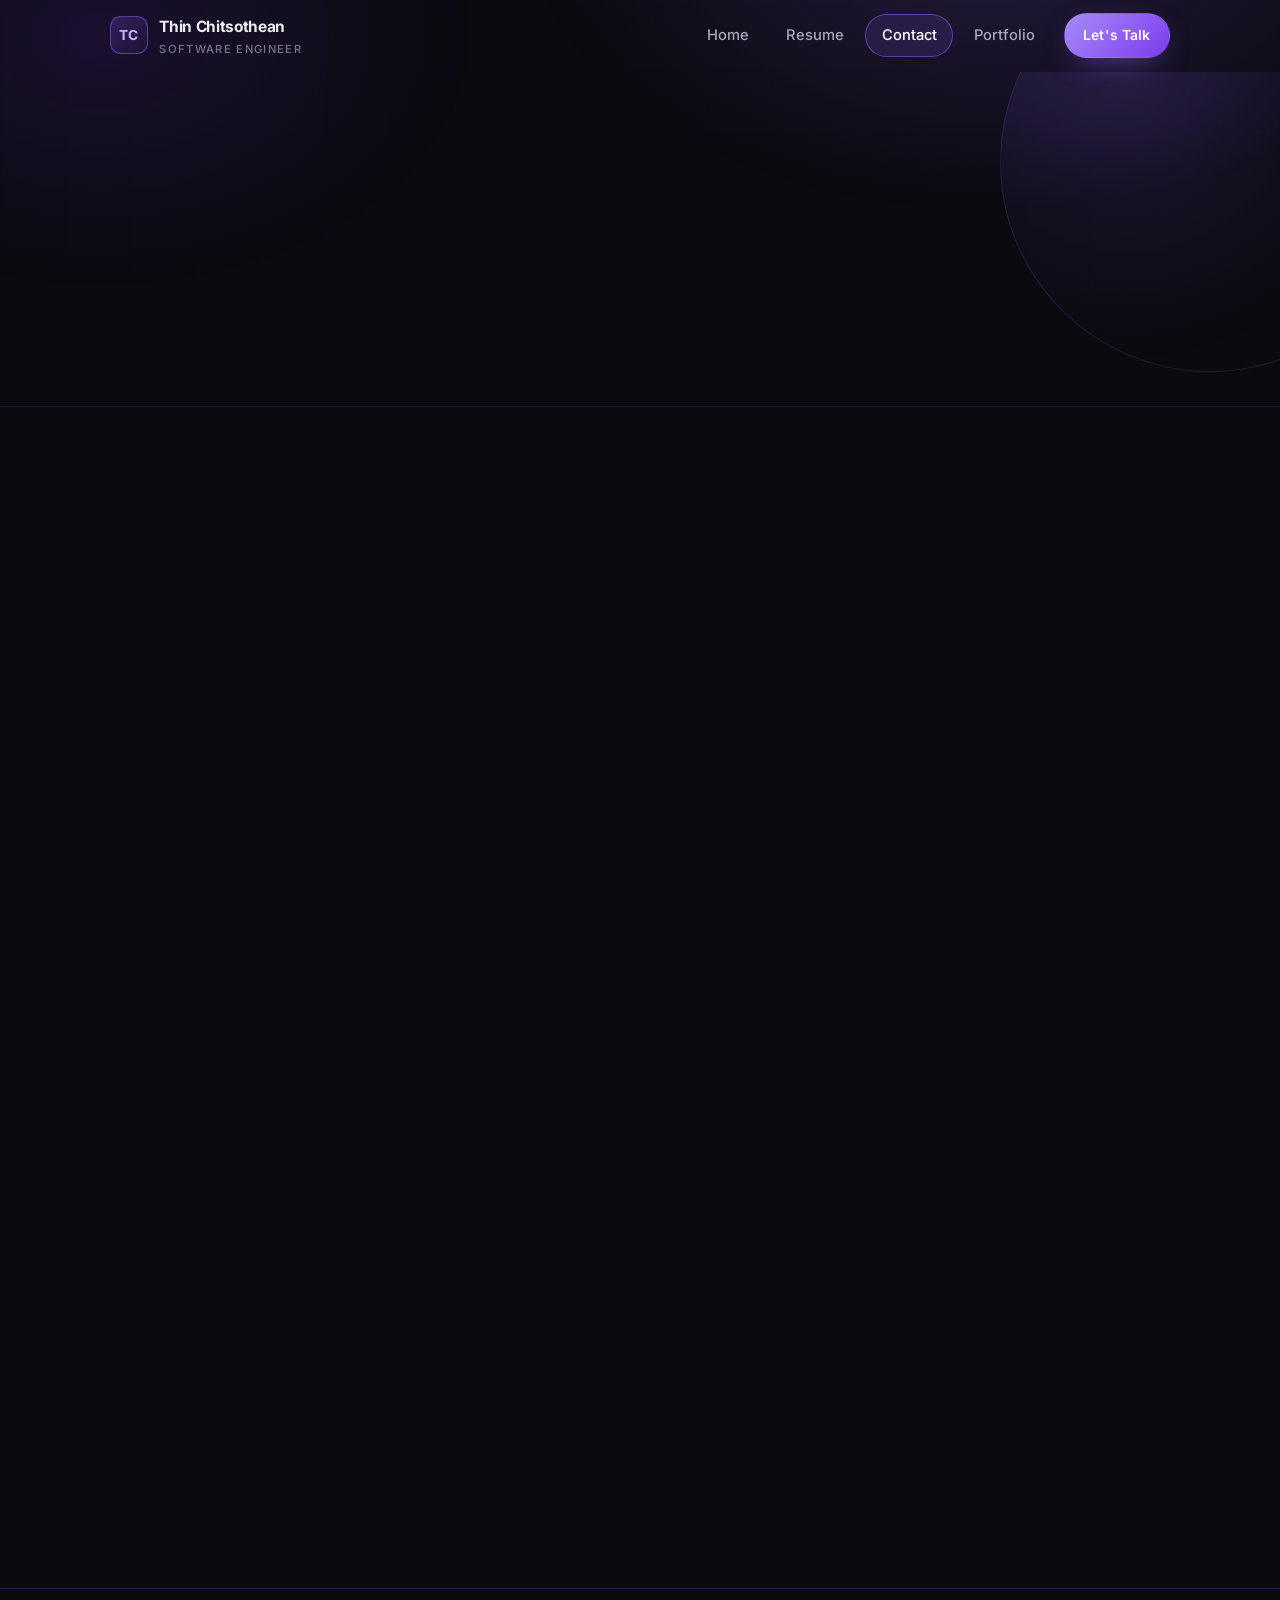
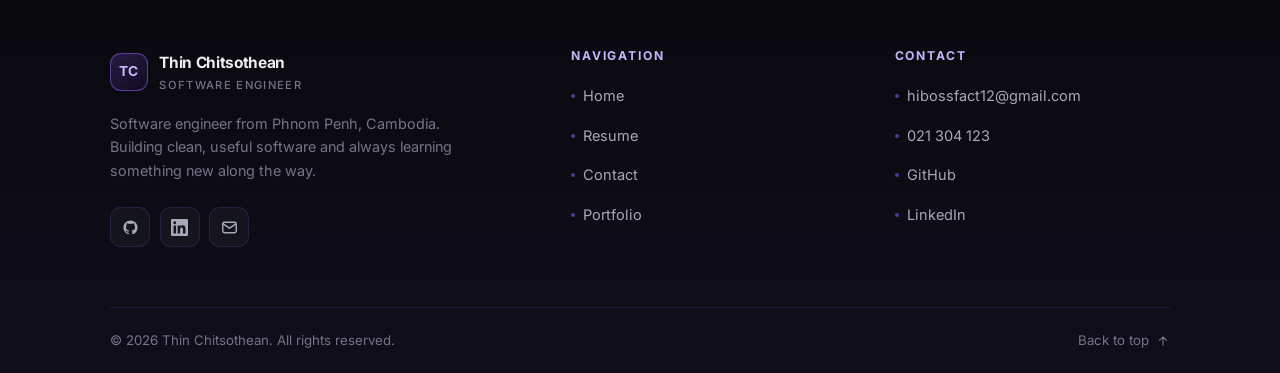
==== contact.html @ fe584618 "Personal CV/portfolio site: 4 pages, dark purple theme, Formspree contact form, GitHub Pages deploy" ====
<!DOCTYPE html>
<html lang="en">
<head>
  <meta charset="UTF-8">
  <meta name="viewport" content="width=device-width, initial-scale=1">
  <title>Contact — Thin Chitsothean | Software Engineer</title>
  <meta name="description" content="Get in touch with Thin Chitsothean, software engineer from Phnom Penh, Cambodia. Email hibossfact12@gmail.com or call 021 304 123.">
  <meta name="author" content="Thin Chitsothean">
  <meta name="theme-color" content="#0a0a0f">

  <link rel="icon" href="assets/images/favicon.svg" type="image/svg+xml">
  <link rel="preconnect" href="https://fonts.googleapis.com">
  <link rel="preconnect" href="https://fonts.gstatic.com" crossorigin>
  <link rel="stylesheet" href="https://fonts.googleapis.com/css2?family=Inter:wght@400;500;600;700;800&display=swap">
  <link rel="stylesheet" href="assets/css/styles.css">
</head>

<body>
  <a class="skip-link" href="#main">Skip to content</a>

  <div class="page">

    <!-- ================= HEADER ================= -->
    <header class="site-header" data-header>
      <div class="container">
        <nav class="nav" aria-label="Main navigation">
          <a class="brand" href="index.html">
            <span class="brand__mark" aria-hidden="true">TC</span>
            <span>
              <span class="brand__name">Thin Chitsothean</span>
              <span class="brand__role">Software Engineer</span>
            </span>
          </a>

          <button class="nav__toggle" type="button"
                  data-nav-toggle aria-expanded="false" aria-controls="nav-menu" aria-label="Open menu">
            <span></span><span></span><span></span>
          </button>

          <div class="nav__menu" id="nav-menu" data-nav-menu>
            <ul class="nav__links">
              <li><a class="nav__link" href="index.html">Home</a></li>
              <li><a class="nav__link" href="resume.html">Resume</a></li>
              <li><a class="nav__link" href="contact.html" aria-current="page">Contact</a></li>
              <li><a class="nav__link" href="portfolio.html">Portfolio</a></li>
            </ul>
            <a class="btn btn--primary btn--sm nav__cta" href="#form">Let's Talk</a>
          </div>
        </nav>
      </div>
    </header>

    <main id="main">

      <!-- ================= PAGE HEADER ================= -->
      <section class="page-head">
        <div class="container">
          <ol class="breadcrumb" data-reveal>
            <li><a href="index.html">Home</a></li>
            <li><span aria-current="page">Contact</span></li>
          </ol>

          <h1 class="page-head__title" data-reveal style="--d:80ms">
            Let's <span class="grad-text">talk</span>
          </h1>

          <p class="lead" data-reveal style="--d:150ms">
            Whether it's a role, a freelance project, or just a question about something I
            built — fill in the form or reach out directly. I read everything and reply as
            quickly as I can.
          </p>
        </div>
      </section>

      <!-- ================= FORM + DETAILS ================= -->
      <section class="section section--tight">
        <div class="container">
          <div class="contact-layout">

            <!-- ---------- Form ---------- -->
            <div class="panel" id="form" data-reveal>
              <h2 class="panel__title">
                <svg viewBox="0 0 24 24" fill="none" stroke="currentColor" stroke-width="2" stroke-linecap="round" stroke-linejoin="round" aria-hidden="true">
                  <rect x="2.5" y="4.5" width="19" height="15" rx="2.5"/><path d="M3 7l9 6 9-6"/>
                </svg>
                Send a message
              </h2>

              <p class="form-status" role="status" aria-live="polite" data-form-status>
                <svg viewBox="0 0 24 24" fill="none" stroke="currentColor" stroke-width="2" stroke-linecap="round" stroke-linejoin="round" aria-hidden="true">
                  <circle cx="12" cy="12" r="9"/><path d="M12 8h.01M11 12h1v4h1"/>
                </svg>
                <span data-form-status-text></span>
              </p>

              <!-- ==============================================================
                   FORMSPREE SETUP  (one-time, ~2 minutes)
                   1. Create a free form at https://formspree.io and set
                      "Send to" = hibossfact12@gmail.com
                   2. Copy the form ID out of the endpoint it shows you,
                      e.g. https://formspree.io/f/abcdwxyz  ->  "abcdwxyz"
                   3. Paste it into BOTH marked spots below.
                   Until then the form still works, it just posts nowhere.
                   ============================================================== -->
              <form class="form" novalidate
                    data-contact-form
                    data-endpoint="https://formspree.io/f/PASTE_FORM_ID_HERE"  <!-- PASTE ID -->
                    action="https://formspree.io/f/PASTE_FORM_ID_HERE"          <!-- PASTE ID -->
                    method="POST">

                <!-- Spam honeypot: hidden from people, tempting to bots -->
                <p style="position:absolute;left:-9999px" aria-hidden="true">
                  <label>Leave this field empty <input type="text" name="_gotcha" tabindex="-1" autocomplete="off"></label>
                </p>

                <div class="field">
                  <label class="field__label" for="name">Name <span aria-hidden="true">*</span></label>
                  <input class="input" type="text" id="name" name="name"
                         placeholder="Your full name" autocomplete="name" required>
                  <p class="field__error" data-error-for="name"></p>
                </div>

                <div class="field">
                  <label class="field__label" for="email">Email <span aria-hidden="true">*</span></label>
                  <input class="input" type="email" id="email" name="email"
                         placeholder="you@example.com" autocomplete="email" required>
                  <p class="field__error" data-error-for="email"></p>
                </div>

                <div class="field">
                  <label class="field__label" for="message">Message <span aria-hidden="true">*</span></label>
                  <textarea class="textarea" id="message" name="message" rows="6"
                            placeholder="Tell me about the project, the role, or the question." required></textarea>
                  <p class="field__error" data-error-for="message"></p>
                </div>

                <div class="btn-row">
                  <button class="btn btn--primary" type="submit">
                    Send message
                    <svg class="arrow" viewBox="0 0 24 24" fill="none" stroke="currentColor" stroke-width="2" stroke-linecap="round" stroke-linejoin="round" aria-hidden="true">
                      <path d="M5 12h14M13 6l6 6-6 6"/>
                    </svg>
                  </button>
                  <button class="btn btn--ghost" type="reset">Clear</button>
                </div>

                <p class="form__note">
                  Messages go straight to my inbox. I read everything and reply to most
                  messages within a day.
                </p>

              </form>
            </div>

            <!-- ---------- Direct contact ---------- -->
            <div data-reveal="right">
              <div class="section-head" style="margin-bottom:1.75rem">
                <span class="eyebrow">Direct</span>
                <h2 style="font-size:clamp(1.4rem,2.6vw,1.85rem)">Skip the form</h2>
                <p class="lead" style="font-size:0.96rem">
                  These reach me directly — whichever is easiest for you.
                </p>
              </div>

              <div class="contact-cards">

                <a class="contact-card" href="mailto:hibossfact12@gmail.com">
                  <span class="contact-card__icon" aria-hidden="true">
                    <svg viewBox="0 0 24 24" fill="none" stroke="currentColor" stroke-width="2" stroke-linecap="round" stroke-linejoin="round">
                      <rect x="2.5" y="4.5" width="19" height="15" rx="2.5"/><path d="M3 7l9 6 9-6"/>
                    </svg>
                  </span>
                  <span>
                    <span class="contact-card__label">Email</span>
                    <span class="contact-card__value">hibossfact12@gmail.com</span>
                  </span>
                </a>

                <a class="contact-card" href="tel:+85521304123">
                  <span class="contact-card__icon" aria-hidden="true">
                    <svg viewBox="0 0 24 24" fill="none" stroke="currentColor" stroke-width="2" stroke-linecap="round" stroke-linejoin="round">
                      <path d="M21 16.9v2.6a2 2 0 01-2.2 2 19.6 19.6 0 01-8.6-3.1 19.3 19.3 0 01-6-6A19.6 19.6 0 011.1 3.7 2 2 0 013.1 1.5h2.6a2 2 0 012 1.7c.1 1 .4 1.9.7 2.8a2 2 0 01-.5 2.1L6.8 9.3a16 16 0 006 6l1.2-1.1a2 2 0 012.1-.5c.9.3 1.8.6 2.8.7a2 2 0 011.7 2z"/>
                    </svg>
                  </span>
                  <span>
                    <span class="contact-card__label">Phone</span>
                    <span class="contact-card__value">021 304 123</span>
                  </span>
                </a>

                <a class="contact-card" href="https://github.com/thinchitsothean" target="_blank" rel="noopener noreferrer">
                  <span class="contact-card__icon" aria-hidden="true">
                    <svg viewBox="0 0 24 24" fill="currentColor" aria-hidden="true">
                      <path d="M12 2a10 10 0 00-3.16 19.49c.5.09.68-.22.68-.48v-1.7c-2.78.6-3.37-1.34-3.37-1.34-.45-1.16-1.11-1.47-1.11-1.47-.91-.62.07-.61.07-.61 1 .07 1.53 1.03 1.53 1.03.9 1.53 2.36 1.09 2.94.83.09-.65.35-1.09.63-1.34-2.22-.25-4.56-1.11-4.56-4.94 0-1.09.39-1.98 1.03-2.68-.1-.25-.45-1.27.1-2.64 0 0 .84-.27 2.75 1.02a9.5 9.5 0 015 0c1.91-1.29 2.75-1.02 2.75-1.02.55 1.37.2 2.39.1 2.64.64.7 1.03 1.59 1.03 2.68 0 3.84-2.34 4.68-4.57 4.93.36.31.68.92.68 1.85v2.74c0 .27.18.58.69.48A10 10 0 0012 2z"/>
                    </svg>
                  </span>
                  <span>
                    <span class="contact-card__label">GitHub</span>
                    <span class="contact-card__value">github.com/thinchitsothean</span>
                  </span>
                </a>

                <a class="contact-card" href="https://www.linkedin.com/in/thin-chitsothean" target="_blank" rel="noopener noreferrer">
                  <span class="contact-card__icon" aria-hidden="true">
                    <svg viewBox="0 0 24 24" fill="currentColor" aria-hidden="true">
                      <path d="M20.45 20.45h-3.55v-5.57c0-1.33-.03-3.04-1.85-3.04-1.86 0-2.14 1.45-2.14 2.94v5.67H9.36V9h3.41v1.56h.05a3.74 3.74 0 013.37-1.85c3.6 0 4.27 2.37 4.27 5.46v6.28zM5.34 7.43a2.07 2.07 0 110-4.14 2.07 2.07 0 010 4.14zM7.12 20.45H3.56V9h3.56v11.45zM22.22 0H1.77C.79 0 0 .77 0 1.73v20.54C0 23.23.79 24 1.77 24h20.45c.98 0 1.78-.77 1.78-1.73V1.73C24 .77 23.2 0 22.22 0z"/>
                    </svg>
                  </span>
                  <span>
                    <span class="contact-card__label">LinkedIn</span>
                    <span class="contact-card__value">Thin Chitsothean</span>
                  </span>
                </a>

              </div>

              <div class="panel panel--accent" style="margin-top:1.5rem">
                <h2 class="panel__title">
                  <svg viewBox="0 0 24 24" fill="none" stroke="currentColor" stroke-width="2" stroke-linecap="round" stroke-linejoin="round" aria-hidden="true">
                    <circle cx="12" cy="12" r="9"/><path d="M12 7v5l3 2"/>
                  </svg>
                  Availability
                </h2>
                <p class="lead" style="font-size:0.94rem;margin-bottom:1.25rem">
                  I'm based in Phnom Penh and open to software engineering roles, freelance
                  work and collaborative projects. I reply to most messages within a day.
                </p>
                <ul class="fact-list">
                  <li class="fact-list__row"><span class="fact-list__key">Response time</span><span class="fact-list__val">Within 24 hours</span></li>
                  <li class="fact-list__row"><span class="fact-list__key">Time zone</span><span class="fact-list__val">ICT (UTC+7)</span></li>
                  <li class="fact-list__row"><span class="fact-list__key">Languages</span><span class="fact-list__val">Khmer, English</span></li>
                  <li class="fact-list__row"><span class="fact-list__key">Status</span><span class="fact-list__val">Open to opportunities</span></li>
                </ul>
              </div>

            </div>

          </div>
        </div>
      </section>

    </main>

    <!-- ================= FOOTER ================= -->
    <footer class="site-footer">
      <div class="container">
        <div class="footer__grid">
          <div class="footer__about">
            <a class="brand" href="index.html">
              <span class="brand__mark" aria-hidden="true">TC</span>
              <span>
                <span class="brand__name">Thin Chitsothean</span>
                <span class="brand__role">Software Engineer</span>
              </span>
            </a>
            <p style="margin-top:1.1rem">
              Software engineer from Phnom Penh, Cambodia. Building clean, useful software
              and always learning something new along the way.
            </p>
            <div class="socials">
              <a class="social" href="https://github.com/thinchitsothean" target="_blank" rel="noopener noreferrer" aria-label="GitHub">
                <svg viewBox="0 0 24 24" fill="currentColor" aria-hidden="true">
                  <path d="M12 2a10 10 0 00-3.16 19.49c.5.09.68-.22.68-.48v-1.7c-2.78.6-3.37-1.34-3.37-1.34-.45-1.16-1.11-1.47-1.11-1.47-.91-.62.07-.61.07-.61 1 .07 1.53 1.03 1.53 1.03.9 1.53 2.36 1.09 2.94.83.09-.65.35-1.09.63-1.34-2.22-.25-4.56-1.11-4.56-4.94 0-1.09.39-1.98 1.03-2.68-.1-.25-.45-1.27.1-2.64 0 0 .84-.27 2.75 1.02a9.5 9.5 0 015 0c1.91-1.29 2.75-1.02 2.75-1.02.55 1.37.2 2.39.1 2.64.64.7 1.03 1.59 1.03 2.68 0 3.84-2.34 4.68-4.57 4.93.36.31.68.92.68 1.85v2.74c0 .27.18.58.69.48A10 10 0 0012 2z"/>
                </svg>
              </a>
              <a class="social" href="https://www.linkedin.com/in/thin-chitsothean" target="_blank" rel="noopener noreferrer" aria-label="LinkedIn">
                <svg viewBox="0 0 24 24" fill="currentColor" aria-hidden="true">
                  <path d="M20.45 20.45h-3.55v-5.57c0-1.33-.03-3.04-1.85-3.04-1.86 0-2.14 1.45-2.14 2.94v5.67H9.36V9h3.41v1.56h.05a3.74 3.74 0 013.37-1.85c3.6 0 4.27 2.37 4.27 5.46v6.28zM5.34 7.43a2.07 2.07 0 110-4.14 2.07 2.07 0 010 4.14zM7.12 20.45H3.56V9h3.56v11.45zM22.22 0H1.77C.79 0 0 .77 0 1.73v20.54C0 23.23.79 24 1.77 24h20.45c.98 0 1.78-.77 1.78-1.73V1.73C24 .77 23.2 0 22.22 0z"/>
                </svg>
              </a>
              <a class="social" href="mailto:hibossfact12@gmail.com" aria-label="Email">
                <svg viewBox="0 0 24 24" fill="none" stroke="currentColor" stroke-width="2" stroke-linecap="round" stroke-linejoin="round" aria-hidden="true">
                  <rect x="2.5" y="4.5" width="19" height="15" rx="2.5"/><path d="M3 7l9 6 9-6"/>
                </svg>
              </a>
            </div>
          </div>

          <nav class="footer__col" aria-label="Footer navigation">
            <h3>Navigation</h3>
            <ul class="footer__links">
              <li><a href="index.html">Home</a></li>
              <li><a href="resume.html">Resume</a></li>
              <li><a href="contact.html">Contact</a></li>
              <li><a href="portfolio.html">Portfolio</a></li>
            </ul>
          </nav>

          <div class="footer__col">
            <h3>Contact</h3>
            <ul class="footer__links">
              <li><a href="mailto:hibossfact12@gmail.com">hibossfact12@gmail.com</a></li>
              <li><a href="tel:+85521304123">021 304 123</a></li>
              <li><a href="https://github.com/thinchitsothean" target="_blank" rel="noopener noreferrer">GitHub</a></li>
              <li><a href="https://www.linkedin.com/in/thin-chitsothean" target="_blank" rel="noopener noreferrer">LinkedIn</a></li>
            </ul>
          </div>
        </div>

        <div class="footer__bar">
          <p>&copy; <span data-year>2026</span> Thin Chitsothean. All rights reserved.</p>
          <a class="to-top" href="#main">
            Back to top
            <svg viewBox="0 0 24 24" fill="none" stroke="currentColor" stroke-width="2" stroke-linecap="round" stroke-linejoin="round" aria-hidden="true">
              <path d="M12 19V5m0 0l-6 6m6-6l6 6"/>
            </svg>
          </a>
        </div>
      </div>
    </footer>

  </div>

  <script src="assets/js/main.js" defer></script>
</body>
</html>
---- assets/css/styles.css ----
/* ==========================================================================
   Thin Chitsothean — Personal CV / Portfolio
   Dark + purple theme, purple strokes, clean sans-serif, scroll reveals.
   ========================================================================== */

/* --------------------------------------------------------------------------
   1. Design tokens
   -------------------------------------------------------------------------- */
:root {
  /* Surfaces (dark + neutral) */
  --bg:            #0a0a0f;
  --bg-soft:       #0f0f16;
  --surface:       #14141d;
  --surface-2:     #1a1a25;
  --surface-3:     #22222f;

  /* Purple */
  --purple-300:    #c4b5fd;
  --purple-400:    #a78bfa;
  --purple-500:    #8b5cf6;
  --purple-600:    #7c3aed;
  --purple-700:    #6d28d9;
  --purple-900:    #3b1d78;

  /* Text */
  --text:          #ececf1;
  --text-soft:     #a8a8b8;
  --text-dim:      #74748a;

  /* Purple strokes / borders */
  --stroke:        rgba(139, 92, 246, 0.28);
  --stroke-soft:   rgba(139, 92, 246, 0.16);
  --stroke-strong: rgba(139, 92, 246, 0.55);

  --grad-purple:   linear-gradient(135deg, var(--purple-400), var(--purple-600));
  --grad-text:     linear-gradient(120deg, #ffffff 10%, var(--purple-300) 55%, var(--purple-500) 95%);

  /* Layout */
  --maxw:          1140px;
  --gutter:        clamp(1.15rem, 4vw, 2.5rem);
  --radius:        16px;
  --radius-sm:     10px;
  --radius-lg:     24px;

  /* Motion */
  --ease:          cubic-bezier(0.22, 1, 0.36, 1);
  --t-fast:        0.22s;
  --t:             0.4s;

  /* Runtime-set hooks (overridden inline or by main.js) */
  --d:             0ms;    /* staggered reveal delay */
  --mx:            50%;    /* pointer-tracked card glow, X */
  --my:            0%;     /* pointer-tracked card glow, Y */

  /* Header height offset for anchors */
  --header-h:      72px;

  --font: "Inter", "Segoe UI", system-ui, -apple-system, "Helvetica Neue",
          Arial, "Noto Sans", sans-serif;
}

/* --------------------------------------------------------------------------
   2. Reset & base
   -------------------------------------------------------------------------- */
*,
*::before,
*::after { box-sizing: border-box; }

* { margin: 0; }

html {
  scroll-behavior: smooth;
  scroll-padding-top: calc(var(--header-h) + 16px);
  -webkit-text-size-adjust: 100%;
}

body {
  font-family: var(--font);
  background: var(--bg);
  color: var(--text);
  line-height: 1.65;
  font-size: 1rem;
  -webkit-font-smoothing: antialiased;
  -moz-osx-font-smoothing: grayscale;
  overflow-x: hidden;
}

/* Ambient purple glow anchored to the top of the page */
body::before {
  content: "";
  position: fixed;
  inset: 0;
  pointer-events: none;
  z-index: 0;
  background:
    radial-gradient(760px 460px at 78% -8%,  rgba(139, 92, 246, 0.20), transparent 62%),
    radial-gradient(620px 420px at 8% 4%,    rgba(124, 58, 237, 0.14), transparent 60%);
}

/* Faint grid texture */
body::after {
  content: "";
  position: fixed;
  inset: 0;
  z-index: 0;
  pointer-events: none;
  opacity: 0.35;
  background-image:
    linear-gradient(rgba(139, 92, 246, 0.055) 1px, transparent 1px),
    linear-gradient(90deg, rgba(139, 92, 246, 0.055) 1px, transparent 1px);
  background-size: 64px 64px;
  mask-image: radial-gradient(ellipse 90% 60% at 50% 0%, #000 20%, transparent 78%);
  -webkit-mask-image: radial-gradient(ellipse 90% 60% at 50% 0%, #000 20%, transparent 78%);
}

img, svg, video { display: block; max-width: 100%; }
img { height: auto; }

a { color: var(--purple-400); text-decoration: none; }
a:hover { color: var(--purple-300); }

:focus-visible {
  outline: 2px solid var(--purple-400);
  outline-offset: 3px;
  border-radius: 4px;
}

::selection { background: var(--purple-600); color: #fff; }

/* Scrollbar */
::-webkit-scrollbar { width: 11px; height: 11px; }
::-webkit-scrollbar-track { background: var(--bg-soft); }
::-webkit-scrollbar-thumb {
  background: var(--surface-3);
  border: 2px solid var(--bg-soft);
  border-radius: 99px;
}
::-webkit-scrollbar-thumb:hover { background: var(--purple-700); }

/* --------------------------------------------------------------------------
   3. Typography
   -------------------------------------------------------------------------- */
h1, h2, h3, h4 {
  line-height: 1.18;
  letter-spacing: -0.022em;
  font-weight: 700;
  text-wrap: balance;
}

h1 { font-size: clamp(2.4rem, 6.2vw, 4.25rem); }
h2 { font-size: clamp(1.75rem, 3.6vw, 2.6rem); }
h3 { font-size: clamp(1.15rem, 2vw, 1.4rem); }

p { text-wrap: pretty; }

.grad-text {
  background: var(--grad-text);
  -webkit-background-clip: text;
  background-clip: text;
  color: transparent;
}

.lead {
  font-size: clamp(1.02rem, 1.6vw, 1.16rem);
  color: var(--text-soft);
  max-width: 62ch;
}

.muted { color: var(--text-dim); }

/* --------------------------------------------------------------------------
   4. Layout primitives
   -------------------------------------------------------------------------- */
.page { position: relative; z-index: 1; }

.container {
  width: 100%;
  max-width: var(--maxw);
  margin-inline: auto;
  padding-inline: var(--gutter);
}

.section { padding: clamp(4.25rem, 9vw, 7.5rem) 0; }

.section--tight { padding: clamp(3rem, 6vw, 5rem) 0; }

.section-head {
  display: flex;
  flex-direction: column;
  gap: 0.9rem;
  margin-bottom: clamp(2.25rem, 4.5vw, 3.5rem);
  max-width: 68ch;
}

.section-head--center {
  align-items: center;
  text-align: center;
  margin-inline: auto;
}

.eyebrow {
  display: inline-flex;
  align-items: center;
  gap: 0.55rem;
  align-self: flex-start;
  padding: 0.34rem 0.85rem;
  border: 1px solid var(--stroke);
  border-radius: 99px;
  background: rgba(139, 92, 246, 0.07);
  color: var(--purple-300);
  font-size: 0.735rem;
  font-weight: 600;
  letter-spacing: 0.14em;
  text-transform: uppercase;
}

.section-head--center .eyebrow { align-self: center; }

.eyebrow::before {
  content: "";
  width: 6px;
  height: 6px;
  border-radius: 50%;
  background: var(--purple-400);
  box-shadow: 0 0 0 3px rgba(139, 92, 246, 0.2);
}

.rule {
  height: 1px;
  border: 0;
  background: linear-gradient(90deg, transparent, var(--stroke-strong), transparent);
}

/* --------------------------------------------------------------------------
   5. Buttons
   -------------------------------------------------------------------------- */
.btn {
  --btn-bg: transparent;
  display: inline-flex;
  align-items: center;
  justify-content: center;
  gap: 0.6rem;
  padding: 0.82rem 1.6rem;
  border: 1px solid var(--stroke-strong);
  border-radius: 99px;
  background: var(--btn-bg);
  color: var(--text);
  font: inherit;
  font-size: 0.945rem;
  font-weight: 600;
  letter-spacing: 0.01em;
  cursor: pointer;
  white-space: nowrap;
  transition: transform var(--t-fast) var(--ease),
              box-shadow var(--t) var(--ease),
              background-color var(--t) var(--ease),
              border-color var(--t) var(--ease),
              color var(--t) var(--ease);
}

.btn svg { width: 1.05em; height: 1.05em; flex: none; }

.btn--primary {
  background: var(--grad-purple);
  border-color: transparent;
  color: #fff;
  box-shadow: 0 10px 30px -12px rgba(139, 92, 246, 0.75);
}

.btn--primary:hover {
  color: #fff;
  transform: translateY(-2px);
  box-shadow: 0 18px 40px -14px rgba(139, 92, 246, 0.9);
}

.btn--ghost { color: var(--text); }

.btn--ghost:hover {
  color: #fff;
  border-color: var(--purple-400);
  background: rgba(139, 92, 246, 0.12);
  transform: translateY(-2px);
}

.btn--sm { padding: 0.6rem 1.15rem; font-size: 0.87rem; }

.btn:active { transform: translateY(0); }

.btn-row {
  display: flex;
  flex-wrap: wrap;
  gap: 0.85rem;
  align-items: center;
}

/* Arrow nudge on hover */
.btn .arrow { transition: transform var(--t) var(--ease); }
.btn:hover .arrow { transform: translateX(4px); }

/* --------------------------------------------------------------------------
   6. Header / navigation
   -------------------------------------------------------------------------- */
.site-header {
  position: sticky;
  top: 0;
  z-index: 100;
  height: var(--header-h);
  display: flex;
  align-items: center;
  border-bottom: 1px solid transparent;
  transition: background-color var(--t) var(--ease),
              border-color var(--t) var(--ease),
              box-shadow var(--t) var(--ease);
}

.site-header.is-stuck {
  background: rgba(10, 10, 15, 0.82);
  backdrop-filter: blur(14px) saturate(140%);
  -webkit-backdrop-filter: blur(14px) saturate(140%);
  border-bottom-color: var(--stroke-soft);
  box-shadow: 0 12px 40px -24px rgba(0, 0, 0, 0.9);
}

.nav {
  display: flex;
  align-items: center;
  justify-content: space-between;
  gap: 1.5rem;
  width: 100%;
}

/* Brand */
.brand {
  display: inline-flex;
  align-items: center;
  gap: 0.7rem;
  color: var(--text);
  font-weight: 700;
  letter-spacing: -0.02em;
  flex: none;
}

.brand:hover { color: #fff; }

.brand__mark {
  display: grid;
  place-items: center;
  width: 38px;
  height: 38px;
  border-radius: 11px;
  border: 1px solid var(--stroke-strong);
  background: linear-gradient(145deg, rgba(139, 92, 246, 0.22), rgba(109, 40, 217, 0.08));
  color: var(--purple-300);
  font-size: 0.86rem;
  font-weight: 700;
  letter-spacing: 0.04em;
  transition: border-color var(--t) var(--ease), transform var(--t) var(--ease);
}

.brand:hover .brand__mark {
  border-color: var(--purple-400);
  transform: rotate(-6deg);
}

.brand__name { font-size: 0.97rem; }
.brand__role {
  display: block;
  font-size: 0.7rem;
  font-weight: 500;
  letter-spacing: 0.12em;
  text-transform: uppercase;
  color: var(--text-dim);
}

/* Menu wrapper: row on desktop, fixed panel on mobile */
.nav__menu {
  display: flex;
  align-items: center;
  gap: 0.3rem;
}

/* Links */
.nav__links {
  display: flex;
  align-items: center;
  gap: 0.3rem;
  list-style: none;
  padding: 0;
}

.nav__link {
  position: relative;
  display: block;
  padding: 0.5rem 0.95rem;
  border: 1px solid transparent;
  border-radius: 99px;
  color: var(--text-soft);
  font-size: 0.92rem;
  font-weight: 500;
  transition: color var(--t-fast) var(--ease),
              border-color var(--t-fast) var(--ease),
              background-color var(--t-fast) var(--ease);
}

.nav__link:hover {
  color: #fff;
  border-color: var(--stroke);
  background: rgba(139, 92, 246, 0.1);
}

.nav__link[aria-current="page"] {
  color: #fff;
  border-color: var(--stroke-strong);
  background: rgba(139, 92, 246, 0.14);
}

.nav__cta { margin-left: 0.5rem; }

/* Hamburger */
.nav__toggle {
  display: none;
  width: 42px;
  height: 42px;
  padding: 0;
  border: 1px solid var(--stroke);
  border-radius: 11px;
  background: var(--surface);
  color: var(--text);
  cursor: pointer;
  place-items: center;
  transition: border-color var(--t-fast) var(--ease), background-color var(--t-fast) var(--ease);
}

.nav__toggle:hover { border-color: var(--stroke-strong); background: var(--surface-2); }

.nav__toggle span {
  display: block;
  width: 17px;
  height: 1.5px;
  background: currentColor;
  border-radius: 2px;
  transition: transform var(--t) var(--ease), opacity var(--t-fast) var(--ease);
}

.nav__toggle span + span { margin-top: 4.5px; }

.nav__toggle[aria-expanded="true"] span:nth-child(1) { transform: translateY(6px) rotate(45deg); }
.nav__toggle[aria-expanded="true"] span:nth-child(2) { opacity: 0; }
.nav__toggle[aria-expanded="true"] span:nth-child(3) { transform: translateY(-6px) rotate(-45deg); }

/* --------------------------------------------------------------------------
   7. Hero
   -------------------------------------------------------------------------- */
.hero {
  position: relative;
  isolation: isolate;
  min-height: clamp(560px, 88vh, 860px);
  display: flex;
  align-items: flex-end;
  overflow: hidden;
  border-bottom: 1px solid var(--stroke-soft);
}

.hero__bg {
  position: absolute;
  inset: 0;
  z-index: -2;
  background: var(--bg-soft) url("../images/hero-phone.svg") center / cover no-repeat;
  animation: heroDrift 26s var(--ease) infinite alternate;
}

@keyframes heroDrift {
  from { transform: scale(1.04) translate3d(0, 0, 0); }
  to   { transform: scale(1.11) translate3d(-1.4%, -1.6%, 0); }
}

/* Dark scrim keeps text legible over the photo */
.hero__scrim {
  position: absolute;
  inset: 0;
  z-index: -1;
  background:
    linear-gradient(to top, var(--bg) 4%, rgba(10, 10, 15, 0.72) 46%, rgba(10, 10, 15, 0.55) 100%),
    linear-gradient(105deg, rgba(10, 10, 15, 0.9) 0%, rgba(10, 10, 15, 0.45) 55%, transparent 78%);
}

.hero__inner {
  position: relative;
  width: 100%;
  padding-block: clamp(3.5rem, 8vw, 6rem);
}

.hero__title {
  margin: 1.15rem 0 0;
  max-width: 18ch;
}

.hero__name {
  display: block;
  font-size: clamp(1.05rem, 2.4vw, 1.45rem);
  font-weight: 600;
  letter-spacing: -0.01em;
  color: var(--text-soft);
  margin-bottom: 0.15rem;
}

.hero__name strong { color: #fff; font-weight: 700; }

.hero__bio {
  margin-block: 1.4rem 2rem;
  max-width: 56ch;
  font-size: clamp(0.98rem, 1.5vw, 1.09rem);
  color: var(--text-soft);
}

.hero__badge {
  position: absolute;
  right: var(--gutter);
  bottom: clamp(3.5rem, 8vw, 6rem);
  display: flex;
  align-items: center;
  gap: 0.75rem;
  padding: 0.7rem 1.1rem;
  border: 1px solid var(--stroke);
  border-radius: 99px;
  background: rgba(20, 20, 29, 0.72);
  backdrop-filter: blur(10px);
  -webkit-backdrop-filter: blur(10px);
  font-size: 0.83rem;
  color: var(--text-soft);
  animation: floaty 7s ease-in-out infinite;
}

.hero__badge i {
  width: 8px;
  height: 8px;
  border-radius: 50%;
  background: #34d399;
  box-shadow: 0 0 0 4px rgba(52, 211, 153, 0.16);
  animation: pulse 2.4s ease-in-out infinite;
}

@keyframes floaty {
  0%, 100% { transform: translateY(0); }
  50%      { transform: translateY(-9px); }
}

@keyframes pulse {
  0%, 100% { box-shadow: 0 0 0 3px rgba(52, 211, 153, 0.16); }
  50%      { box-shadow: 0 0 0 7px rgba(52, 211, 153, 0.05); }
}

.scroll-hint {
  display: inline-flex;
  align-items: center;
  gap: 0.5rem;
  margin-top: 2.75rem;
  color: var(--text-dim);
  font-size: 0.78rem;
  letter-spacing: 0.16em;
  text-transform: uppercase;
}

.scroll-hint svg {
  width: 15px;
  height: 15px;
  animation: nudge 2.2s var(--ease) infinite;
}

@keyframes nudge {
  0%, 100% { transform: translateY(0); opacity: 0.6; }
  50%      { transform: translateY(5px); opacity: 1; }
}

/* --------------------------------------------------------------------------
   8. Tagline strip
   -------------------------------------------------------------------------- */
.tagline {
  border-bottom: 1px solid var(--stroke-soft);
  background: linear-gradient(180deg, rgba(139, 92, 246, 0.05), transparent);
}

.tagline__grid {
  display: grid;
  grid-template-columns: repeat(3, 1fr);
}

.tagline__item {
  display: flex;
  flex-direction: column;
  gap: 0.4rem;
  padding: clamp(1.9rem, 4vw, 2.9rem) clamp(1rem, 2.5vw, 2rem);
  text-align: center;
  border-left: 1px solid var(--stroke-soft);
  transition: background-color var(--t) var(--ease);
}

.tagline__item:first-child { border-left: 0; }
.tagline__item:hover { background: rgba(139, 92, 246, 0.05); }

.tagline__key {
  font-size: clamp(1.02rem, 2.1vw, 1.32rem);
  font-weight: 700;
  letter-spacing: -0.015em;
  color: #fff;
}

.tagline__val {
  font-size: 0.83rem;
  color: var(--text-dim);
}

/* Marquee-style full-width slogan on small screens */
.slogan {
  padding: clamp(1.5rem, 4vw, 2.25rem) 0;
  text-align: center;
  font-size: clamp(0.98rem, 2.3vw, 1.28rem);
  font-weight: 600;
  letter-spacing: -0.01em;
  color: var(--text-soft);
  border-top: 1px solid var(--stroke-soft);
}

.slogan b { color: #fff; font-weight: 700; }
.slogan .dot { color: var(--purple-400); margin-inline: 0.5rem; }

/* --------------------------------------------------------------------------
   9. About
   -------------------------------------------------------------------------- */
.about__grid {
  display: grid;
  grid-template-columns: minmax(0, 0.85fr) minmax(0, 1.15fr);
  gap: clamp(2rem, 5vw, 4rem);
  align-items: start;
}

.photo-frame {
  position: relative;
  border-radius: var(--radius-lg);
  overflow: hidden;
  border: 1px solid var(--stroke);
  background: var(--surface);
  box-shadow: 0 34px 70px -34px rgba(0, 0, 0, 0.95);
  max-width: 400px;
}

/* Offset purple stroke behind the photo */
.photo-frame::after {
  content: "";
  position: absolute;
  inset: 14px -14px -14px 14px;
  z-index: -1;
  border: 1px solid var(--stroke-strong);
  border-radius: var(--radius-lg);
  opacity: 0.75;
}

.photo-frame img { width: 100%; aspect-ratio: 4 / 5; object-fit: cover; }

.about__name {
  display: flex;
  align-items: center;
  gap: 0.7rem;
  flex-wrap: wrap;
  margin-bottom: 0.4rem;
}

.about__role {
  color: var(--purple-400);
  font-weight: 600;
  font-size: 0.9rem;
  letter-spacing: 0.06em;
  text-transform: uppercase;
  margin-bottom: 1.15rem;
}

.about__text + .about__text { margin-top: 1rem; }

.skills-inline {
  display: flex;
  flex-wrap: wrap;
  gap: 0.5rem;
  margin-top: 1.75rem;
}

/* Contact detail list */
.contact-list {
  list-style: none;
  padding: 0;
  margin-top: 2rem;
  border: 1px solid var(--stroke-soft);
  border-radius: var(--radius);
  background: var(--surface);
  overflow: hidden;
}

.contact-list__row {
  display: flex;
  align-items: center;
  gap: 1rem;
  padding: 0.95rem 1.2rem;
  border-bottom: 1px solid var(--stroke-soft);
  transition: background-color var(--t-fast) var(--ease);
}

.contact-list__row:last-child { border-bottom: 0; }
.contact-list__row:hover { background: rgba(139, 92, 246, 0.07); }

.contact-list__icon {
  display: grid;
  place-items: center;
  flex: none;
  width: 36px;
  height: 36px;
  border: 1px solid var(--stroke);
  border-radius: 10px;
  background: rgba(139, 92, 246, 0.1);
  color: var(--purple-300);
}

.contact-list__icon svg { width: 16px; height: 16px; }

.contact-list__label {
  display: block;
  font-size: 0.7rem;
  letter-spacing: 0.14em;
  text-transform: uppercase;
  color: var(--text-dim);
}

.contact-list__value {
  color: var(--text);
  font-size: 0.93rem;
  font-weight: 500;
  word-break: break-word;
}

a.contact-list__value:hover { color: var(--purple-300); }

/* --------------------------------------------------------------------------
   10. Cards (connect / portfolio / generic)
   -------------------------------------------------------------------------- */
.card {
  position: relative;
  display: flex;
  flex-direction: column;
  gap: 0.7rem;
  padding: 1.5rem;
  border: 1px solid var(--stroke-soft);
  border-radius: var(--radius);
  background: var(--surface);
  color: var(--text);
  overflow: hidden;
  transition: transform var(--t) var(--ease),
              border-color var(--t) var(--ease),
              box-shadow var(--t) var(--ease),
              background-color var(--t) var(--ease);
}

/* Purple wash that slides in on hover */
.card::before {
  content: "";
  position: absolute;
  inset: 0;
  background: radial-gradient(420px 220px at var(--mx, 50%) var(--my, 0%),
                              rgba(139, 92, 246, 0.16), transparent 70%);
  opacity: 0;
  transition: opacity var(--t) var(--ease);
  pointer-events: none;
}

.card:hover {
  transform: translateY(-5px);
  border-color: var(--stroke-strong);
  box-shadow: 0 26px 50px -28px rgba(124, 58, 237, 0.6);
}

.card:hover::before { opacity: 1; }

.card__icon {
  display: grid;
  place-items: center;
  width: 44px;
  height: 44px;
  border: 1px solid var(--stroke);
  border-radius: 12px;
  background: rgba(139, 92, 246, 0.1);
  color: var(--purple-300);
  transition: border-color var(--t) var(--ease), transform var(--t) var(--ease);
}

.card__icon svg { width: 20px; height: 20px; }
.card:hover .card__icon { border-color: var(--purple-400); transform: scale(1.06); }

.card__title { font-size: 1.06rem; font-weight: 700; }
.card__text { font-size: 0.9rem; color: var(--text-soft); }

.card__go {
  display: inline-flex;
  align-items: center;
  gap: 0.4rem;
  margin-top: auto;
  padding-top: 0.5rem;
  color: var(--purple-400);
  font-size: 0.86rem;
  font-weight: 600;
}

.card__go svg { width: 15px; height: 15px; transition: transform var(--t) var(--ease); }
.card:hover .card__go svg { transform: translateX(4px); }

.grid {
  display: grid;
  gap: clamp(1rem, 2vw, 1.5rem);
}

.grid--2 { grid-template-columns: repeat(2, minmax(0, 1fr)); }
.grid--3 { grid-template-columns: repeat(3, minmax(0, 1fr)); }
.grid--4 { grid-template-columns: repeat(4, minmax(0, 1fr)); }

/* --------------------------------------------------------------------------
   11. Portfolio
   -------------------------------------------------------------------------- */
.filter-bar {
  display: flex;
  flex-wrap: wrap;
  gap: 0.6rem;
  margin-bottom: 2.25rem;
}

.chip {
  padding: 0.45rem 1.05rem;
  border: 1px solid var(--stroke-soft);
  border-radius: 99px;
  background: var(--surface);
  color: var(--text-soft);
  font: inherit;
  font-size: 0.86rem;
  font-weight: 500;
  cursor: pointer;
  transition: color var(--t-fast) var(--ease),
              border-color var(--t-fast) var(--ease),
              background-color var(--t-fast) var(--ease);
}

.chip:hover { color: #fff; border-color: var(--stroke-strong); }

.chip[aria-pressed="true"] {
  color: #fff;
  border-color: var(--stroke-strong);
  background: rgba(139, 92, 246, 0.18);
}

.project {
  padding: 0;
  gap: 0;
}

.project__thumb {
  position: relative;
  aspect-ratio: 16 / 10;
  display: grid;
  place-items: center;
  border-bottom: 1px solid var(--stroke-soft);
  overflow: hidden;
}

.project__thumb span {
  font-size: 2.6rem;
  font-weight: 800;
  letter-spacing: -0.04em;
  color: rgba(255, 255, 255, 0.16);
  transition: transform var(--t) var(--ease);
}

.project:hover .project__thumb span { transform: scale(1.12); }

.project__tag {
  position: absolute;
  top: 0.85rem;
  left: 0.85rem;
  padding: 0.28rem 0.7rem;
  border: 1px solid var(--stroke);
  border-radius: 99px;
  background: rgba(10, 10, 15, 0.78);
  backdrop-filter: blur(6px);
  -webkit-backdrop-filter: blur(6px);
  color: var(--purple-300);
  font-size: 0.7rem;
  font-weight: 600;
  letter-spacing: 0.1em;
  text-transform: uppercase;
}

.project__body { padding: 1.35rem; display: flex; flex-direction: column; gap: 0.6rem; flex: 1; }

.project__tags {
  display: flex;
  flex-wrap: wrap;
  gap: 0.4rem;
  margin-top: 0.35rem;
}

.tag {
  padding: 0.22rem 0.6rem;
  border: 1px solid var(--stroke-soft);
  border-radius: 7px;
  background: rgba(139, 92, 246, 0.07);
  color: var(--text-soft);
  font-size: 0.74rem;
  font-weight: 500;
}

.tag--stroke { border-color: var(--stroke); color: var(--purple-300); }

.project[hidden] { display: none; }

.empty-note {
  padding: 2.5rem 1.5rem;
  text-align: center;
  color: var(--text-dim);
  border: 1px dashed var(--stroke);
  border-radius: var(--radius);
}

/* --------------------------------------------------------------------------
   12. Resume page
   -------------------------------------------------------------------------- */
.resume-layout {
  display: grid;
  grid-template-columns: minmax(0, 1.55fr) minmax(0, 1fr);
  gap: clamp(1.75rem, 4vw, 3.25rem);
  align-items: start;
}

.resume-side { position: sticky; top: calc(var(--header-h) + 24px); display: grid; gap: 1.25rem; }

.panel {
  padding: 1.5rem;
  border: 1px solid var(--stroke-soft);
  border-radius: var(--radius);
  background: var(--surface);
}

.panel--accent {
  border-color: var(--stroke);
  background: linear-gradient(160deg, rgba(139, 92, 246, 0.11), var(--surface) 62%);
}

.panel__title {
  display: flex;
  align-items: center;
  gap: 0.6rem;
  margin-bottom: 1.3rem;
  padding-bottom: 0.85rem;
  border-bottom: 1px solid var(--stroke-soft);
  font-size: 0.79rem;
  font-weight: 700;
  letter-spacing: 0.15em;
  text-transform: uppercase;
  color: var(--purple-300);
}

.panel__title svg { width: 16px; height: 16px; }

.resume-block + .resume-block { margin-top: 2.6rem; }

/* Timeline entries */
.timeline { position: relative; display: grid; gap: 1.6rem; }

.timeline::before {
  content: "";
  position: absolute;
  top: 6px;
  bottom: 6px;
  left: 5px;
  width: 1px;
  background: linear-gradient(180deg, var(--stroke-strong), transparent);
}

.entry { position: relative; padding-left: 2rem; }

.entry::before {
  content: "";
  position: absolute;
  top: 7px;
  left: 0;
  width: 11px;
  height: 11px;
  border: 1px solid var(--stroke-strong);
  border-radius: 50%;
  background: var(--bg);
  box-shadow: 0 0 0 4px rgba(139, 92, 246, 0.1);
  transition: background-color var(--t) var(--ease), box-shadow var(--t) var(--ease);
}

.entry:hover::before {
  background: var(--purple-400);
  box-shadow: 0 0 0 5px rgba(139, 92, 246, 0.22);
}

.entry__meta {
  display: flex;
  flex-wrap: wrap;
  align-items: center;
  gap: 0.55rem 0.85rem;
  margin-bottom: 0.3rem;
}

.entry__date {
  padding: 0.18rem 0.6rem;
  border: 1px solid var(--stroke-soft);
  border-radius: 99px;
  color: var(--purple-300);
  font-size: 0.73rem;
  font-weight: 600;
  letter-spacing: 0.05em;
}

.entry__org { color: var(--text-dim); font-size: 0.85rem; }

.entry__title { font-size: 1.09rem; font-weight: 700; margin-bottom: 0.55rem; }

.entry__list {
  margin: 0;
  padding-left: 1.1rem;
  display: grid;
  gap: 0.4rem;
  color: var(--text-soft);
  font-size: 0.925rem;
}

.entry__list li::marker { color: var(--purple-400); }

/* Skill groups */
.skill-group + .skill-group { margin-top: 1.5rem; }

.skill-group__label {
  margin-bottom: 0.75rem;
  color: var(--text);
  font-size: 0.88rem;
  font-weight: 600;
}

.pill-list { display: flex; flex-wrap: wrap; gap: 0.45rem; list-style: none; padding: 0; }

.pill-list li {
  padding: 0.34rem 0.75rem;
  border: 1px solid var(--stroke);
  border-radius: 8px;
  background: rgba(139, 92, 246, 0.08);
  color: var(--purple-300);
  font-size: 0.8rem;
  font-weight: 500;
}

/* Proficiency meters */
.meter + .meter { margin-top: 1rem; }

.meter__top {
  display: flex;
  justify-content: space-between;
  gap: 1rem;
  margin-bottom: 0.45rem;
  font-size: 0.85rem;
}

.meter__name { color: var(--text); font-weight: 500; }
.meter__val { color: var(--text-dim); font-variant-numeric: tabular-nums; }

.meter__bar {
  height: 6px;
  border: 1px solid var(--stroke-soft);
  border-radius: 99px;
  background: var(--bg-soft);
  overflow: hidden;
}

.meter__fill {
  display: block;
  height: 100%;
  width: 0;
  border-radius: 99px;
  background: var(--grad-purple);
  transition: width 1.1s var(--ease);
}

/* Fact list */
.fact-list { list-style: none; padding: 0; display: grid; gap: 0.9rem; }

.fact-list__row {
  display: flex;
  justify-content: space-between;
  align-items: baseline;
  gap: 1rem;
  padding-bottom: 0.9rem;
  border-bottom: 1px solid var(--stroke-soft);
  font-size: 0.9rem;
}

.fact-list__row:last-child { padding-bottom: 0; border-bottom: 0; }
.fact-list__key { color: var(--text-dim); }
.fact-list__val { color: var(--text); font-weight: 500; text-align: right; }

/* Resume actions */
.resume-actions {
  display: flex;
  flex-wrap: wrap;
  gap: 0.75rem;
  margin-top: 1.25rem;
}

/* --------------------------------------------------------------------------
   13. Contact page
   -------------------------------------------------------------------------- */
.contact-layout {
  display: grid;
  grid-template-columns: minmax(0, 1fr) minmax(0, 1fr);
  gap: clamp(1.75rem, 4vw, 3.25rem);
  align-items: start;
}

.form { display: grid; gap: 1.15rem; }

.field { display: grid; gap: 0.5rem; }

.field__label {
  font-size: 0.82rem;
  font-weight: 600;
  letter-spacing: 0.05em;
  color: var(--text-soft);
}

.field__label span { color: var(--purple-400); }

.input,
.textarea {
  width: 100%;
  padding: 0.85rem 1rem;
  border: 1px solid var(--stroke-soft);
  border-radius: var(--radius-sm);
  background: var(--bg-soft);
  color: var(--text);
  font: inherit;
  font-size: 0.94rem;
  transition: border-color var(--t-fast) var(--ease),
              box-shadow var(--t-fast) var(--ease),
              background-color var(--t-fast) var(--ease);
}

.textarea { min-height: 150px; resize: vertical; line-height: 1.6; }

.input::placeholder,
.textarea::placeholder { color: var(--text-dim); }

.input:hover,
.textarea:hover { border-color: var(--stroke); }

.input:focus,
.textarea:focus {
  outline: none;
  border-color: var(--purple-400);
  background: var(--surface);
  box-shadow: 0 0 0 3px rgba(139, 92, 246, 0.18);
}

.input[aria-invalid="true"],
.textarea[aria-invalid="true"] { border-color: #f87171; }

.field__error {
  display: none;
  color: #fca5a5;
  font-size: 0.78rem;
}

.field__error.is-shown { display: block; }

.form__note { color: var(--text-dim); font-size: 0.8rem; }

.form-status {
  display: none;
  align-items: center;
  gap: 0.6rem;
  padding: 0.85rem 1.1rem;
  border: 1px solid var(--stroke);
  border-radius: var(--radius-sm);
  background: rgba(139, 92, 246, 0.1);
  color: var(--text);
  font-size: 0.89rem;
}

.form-status.is-shown { display: flex; }

.form-status svg { width: 17px; height: 17px; color: var(--purple-300); flex: none; }

/* Tone variants set by JS via data-tone */
.form-status[data-tone="success"] {
  border-color: rgba(52, 211, 153, 0.4);
  background: rgba(52, 211, 153, 0.1);
}
.form-status[data-tone="success"] svg { color: #34d399; }

.form-status[data-tone="error"] {
  border-color: rgba(248, 113, 113, 0.45);
  background: rgba(248, 113, 113, 0.1);
}
.form-status[data-tone="error"] svg { color: #f87171; }

.btn:disabled {
  cursor: not-allowed;
  transform: none;
  box-shadow: none;
}

.contact-cards { display: grid; gap: 1rem; }

.contact-card {
  display: flex;
  align-items: center;
  gap: 1.1rem;
  padding: 1.15rem 1.35rem;
  border: 1px solid var(--stroke-soft);
  border-radius: var(--radius);
  background: var(--surface);
  color: var(--text);
  transition: transform var(--t) var(--ease),
              border-color var(--t) var(--ease),
              background-color var(--t) var(--ease);
}

.contact-card:hover {
  color: #fff;
  transform: translateX(5px);
  border-color: var(--stroke-strong);
  background: var(--surface-2);
}

.contact-card__icon {
  display: grid;
  place-items: center;
  flex: none;
  width: 42px;
  height: 42px;
  border: 1px solid var(--stroke);
  border-radius: 11px;
  background: rgba(139, 92, 246, 0.1);
  color: var(--purple-300);
}

.contact-card__icon svg { width: 18px; height: 18px; }
.contact-card__label { display: block; font-size: 0.72rem; letter-spacing: 0.12em; text-transform: uppercase; color: var(--text-dim); }
.contact-card__value { font-weight: 500; font-size: 0.94rem; word-break: break-word; }

/* --------------------------------------------------------------------------
   14. Page header (inner pages)
   -------------------------------------------------------------------------- */
.page-head {
  position: relative;
  padding: clamp(3.25rem, 7vw, 5.5rem) 0 clamp(2.25rem, 5vw, 3.5rem);
  border-bottom: 1px solid var(--stroke-soft);
  overflow: hidden;
}

.page-head::after {
  content: "";
  position: absolute;
  right: -140px;
  top: -120px;
  width: 420px;
  height: 420px;
  border: 1px solid var(--stroke-soft);
  border-radius: 50%;
  background: radial-gradient(circle at 30% 30%, rgba(139, 92, 246, 0.16), transparent 68%);
  pointer-events: none;
}

.page-head__title { margin-block: 0.9rem 0.75rem; }
.page-head .lead { max-width: 60ch; }

.breadcrumb {
  display: flex;
  align-items: center;
  gap: 0.5rem;
  list-style: none;
  padding: 0;
  color: var(--text-dim);
  font-size: 0.82rem;
}

.breadcrumb li + li::before { content: "/"; margin-right: 0.5rem; color: var(--stroke-strong); }
.breadcrumb [aria-current="page"] { color: var(--purple-300); }

/* --------------------------------------------------------------------------
   15. Footer
   -------------------------------------------------------------------------- */
.site-footer {
  margin-top: clamp(3rem, 7vw, 5.5rem);
  border-top: 1px solid var(--stroke-soft);
  background: linear-gradient(180deg, transparent, rgba(139, 92, 246, 0.05));
}

.footer__grid {
  display: grid;
  grid-template-columns: minmax(0, 1.5fr) repeat(2, minmax(0, 1fr));
  gap: clamp(1.75rem, 4vw, 3rem);
  padding-block: clamp(2.5rem, 5vw, 3.75rem);
}

.footer__about p { max-width: 40ch; color: var(--text-dim); font-size: 0.9rem; }

.footer__col h3 {
  margin-bottom: 1rem;
  font-size: 0.76rem;
  font-weight: 700;
  letter-spacing: 0.15em;
  text-transform: uppercase;
  color: var(--purple-300);
}

.footer__links { list-style: none; padding: 0; display: grid; gap: 0.65rem; }

.footer__links a {
  display: inline-flex;
  align-items: center;
  gap: 0.5rem;
  color: var(--text-soft);
  font-size: 0.91rem;
  transition: color var(--t-fast) var(--ease), transform var(--t-fast) var(--ease);
}

.footer__links a::before {
  content: "";
  width: 4px;
  height: 4px;
  border-radius: 50%;
  background: var(--stroke-strong);
  transition: background-color var(--t-fast) var(--ease);
}

.footer__links a:hover { color: #fff; transform: translateX(4px); }
.footer__links a:hover::before { background: var(--purple-400); }

.socials { display: flex; gap: 0.6rem; margin-top: 1.5rem; }

.social {
  display: grid;
  place-items: center;
  width: 40px;
  height: 40px;
  border: 1px solid var(--stroke-soft);
  border-radius: 11px;
  background: var(--surface);
  color: var(--text-soft);
  transition: transform var(--t-fast) var(--ease),
              border-color var(--t-fast) var(--ease),
              color var(--t-fast) var(--ease),
              background-color var(--t-fast) var(--ease);
}

.social svg { width: 17px; height: 17px; }

.social:hover {
  color: #fff;
  transform: translateY(-3px);
  border-color: var(--stroke-strong);
  background: rgba(139, 92, 246, 0.15);
}

.footer__bar {
  display: flex;
  flex-wrap: wrap;
  align-items: center;
  justify-content: space-between;
  gap: 0.75rem;
  padding-block: 1.35rem;
  border-top: 1px solid var(--stroke-soft);
  color: var(--text-dim);
  font-size: 0.83rem;
}

.footer__bar a { color: var(--text-dim); }
.footer__bar a:hover { color: var(--purple-300); }

.to-top {
  display: inline-flex;
  align-items: center;
  gap: 0.45rem;
  color: var(--text-dim);
  font-size: 0.83rem;
  transition: color var(--t-fast) var(--ease);
}

.to-top:hover { color: var(--purple-300); }
.to-top svg { width: 14px; height: 14px; }

/* --------------------------------------------------------------------------
   16. Scroll reveal
   -------------------------------------------------------------------------- */
[data-reveal] {
  opacity: 0;
  transform: translateY(26px);
  transition: opacity 0.75s var(--ease), transform 0.75s var(--ease);
  transition-delay: var(--d, 0ms);
}

[data-reveal="left"]  { transform: translateX(-26px); }
[data-reveal="right"] { transform: translateX(26px); }
[data-reveal="scale"] { transform: scale(0.96); }

[data-reveal].is-visible { opacity: 1; transform: none; }

/* --------------------------------------------------------------------------
   17. Responsive
   -------------------------------------------------------------------------- */
@media (max-width: 1024px) {
  .resume-layout { grid-template-columns: 1fr; }
  .resume-side { position: static; grid-template-columns: repeat(2, minmax(0, 1fr)); }
  .about__grid { grid-template-columns: 1fr; }
  .photo-frame { max-width: 340px; }
  .grid--4 { grid-template-columns: repeat(2, minmax(0, 1fr)); }
  .footer__grid { grid-template-columns: 1fr 1fr; }
  .footer__about { grid-column: 1 / -1; }
}

@media (max-width: 880px) {
  .nav__toggle { display: grid; }

  .nav__menu {
    position: fixed;
    top: var(--header-h);
    left: 0;
    right: 0;
    z-index: 99;
    display: grid;
    gap: 0.35rem;
    padding: 1.1rem var(--gutter) 1.6rem;
    border-bottom: 1px solid var(--stroke-soft);
    background: rgba(10, 10, 15, 0.97);
    backdrop-filter: blur(16px);
    -webkit-backdrop-filter: blur(16px);
    box-shadow: 0 24px 50px -24px rgba(0, 0, 0, 0.95);
    transform: translateY(-12px);
    opacity: 0;
    visibility: hidden;
    transition: opacity var(--t) var(--ease),
                transform var(--t) var(--ease),
                visibility var(--t) var(--ease);
  }

  .nav__menu.is-open { opacity: 1; transform: none; visibility: visible; }

  .nav__links { display: grid; gap: 0.35rem; }
  .nav__link { padding: 0.8rem 1rem; font-size: 1rem; }
  .nav__cta { margin: 0.5rem 0 0; justify-content: center; }

  .resume-side { grid-template-columns: 1fr; }
  .contact-layout { grid-template-columns: 1fr; }
  .grid--3 { grid-template-columns: repeat(2, minmax(0, 1fr)); }
}

@media (max-width: 640px) {
  :root { --header-h: 64px; }

  .hero { min-height: clamp(500px, 92vh, 700px); }
  .hero__badge { display: none; }
  .hero__title { max-width: 100%; }
  .btn-row .btn { flex: 1 1 100%; }

  .tagline__grid { grid-template-columns: 1fr; }
  .tagline__item { border-left: 0; border-top: 1px solid var(--stroke-soft); }
  .tagline__item:first-child { border-top: 0; }

  .grid--2,
  .grid--3,
  .grid--4 { grid-template-columns: 1fr; }

  .photo-frame::after { inset: 10px -10px -10px 10px; }

  .panel { padding: 1.25rem; }
  .entry__meta { gap: 0.4rem 0.7rem; }

  .footer__grid { grid-template-columns: 1fr; }
  .footer__bar { justify-content: center; text-align: center; }
}

/* --------------------------------------------------------------------------
   18. Accessibility & motion preferences
   -------------------------------------------------------------------------- */
.skip-link {
  position: absolute;
  top: 0;
  left: 50%;
  z-index: 200;
  padding: 0.7rem 1.2rem;
  border: 1px solid var(--stroke-strong);
  border-radius: 0 0 10px 10px;
  background: var(--surface);
  color: #fff;
  font-size: 0.9rem;
  font-weight: 600;
  transform: translate(-50%, -120%);
  transition: transform var(--t) var(--ease);
}

.skip-link:focus-visible { transform: translate(-50%, 0); color: #fff; }

.visually-hidden {
  position: absolute !important;
  width: 1px;
  height: 1px;
  padding: 0;
  margin: -1px;
  overflow: hidden;
  clip: rect(0 0 0 0);
  clip-path: inset(50%);
  white-space: nowrap;
  border: 0;
}

@media (prefers-reduced-motion: reduce) {
  html { scroll-behavior: auto; }
  *,
  *::before,
  *::after {
    animation-duration: 0.001ms !important;
    animation-iteration-count: 1 !important;
    transition-duration: 0.001ms !important;
    scroll-behavior: auto !important;
  }
  [data-reveal] { opacity: 1 !important; transform: none !important; }
}

/* --------------------------------------------------------------------------
   19. Print — clean CV output
   -------------------------------------------------------------------------- */
@media print {
  :root { --bg: #fff; --surface: #fff; --bg-soft: #fff; }

  body {
    background: #fff;
    color: #111;
    font-size: 10.5pt;
  }

  body::before, body::after { display: none; }

  .site-header,
  .site-footer,
  .resume-actions,
  .page-head,
  .hero,
  .tagline,
  .scroll-hint,
  .to-top,
  .filter-bar { display: none !important; }

  .page { position: static; }
  .section { padding: 0 0 0.6cm; }
  .resume-layout { grid-template-columns: 1fr; gap: 0.5cm; }
  .resume-side { position: static; }

  .panel {
    border: 1pt solid #ccc;
    break-inside: avoid;
    page-break-inside: avoid;
  }

  .panel__title { color: #4c1d95; border-bottom-color: #ddd; }
  .panel--accent { background: #fff; }
  .entry__title, .card__title, h1, h2, h3 { color: #111; }
  .grad-text { color: #111 !important; -webkit-text-fill-color: #111; }
  .entry__list, .lead, .muted, .footer__about p { color: #333; }
  .pill-list li { border-color: #ccc; background: #f5f5f5; color: #333; }
  .tag { border-color: #ccc; background: #f5f5f5; color: #333; }
  .entry__date { border-color: #ccc; color: #4c1d95; }
  .timeline::before { background: #ddd; }
  .entry::before { background: #fff; border-color: #4c1d95; }
  a { color: #4c1d95; text-decoration: none; }
  .meter__bar { border-color: #ddd; background: #f0f0f0; }
}
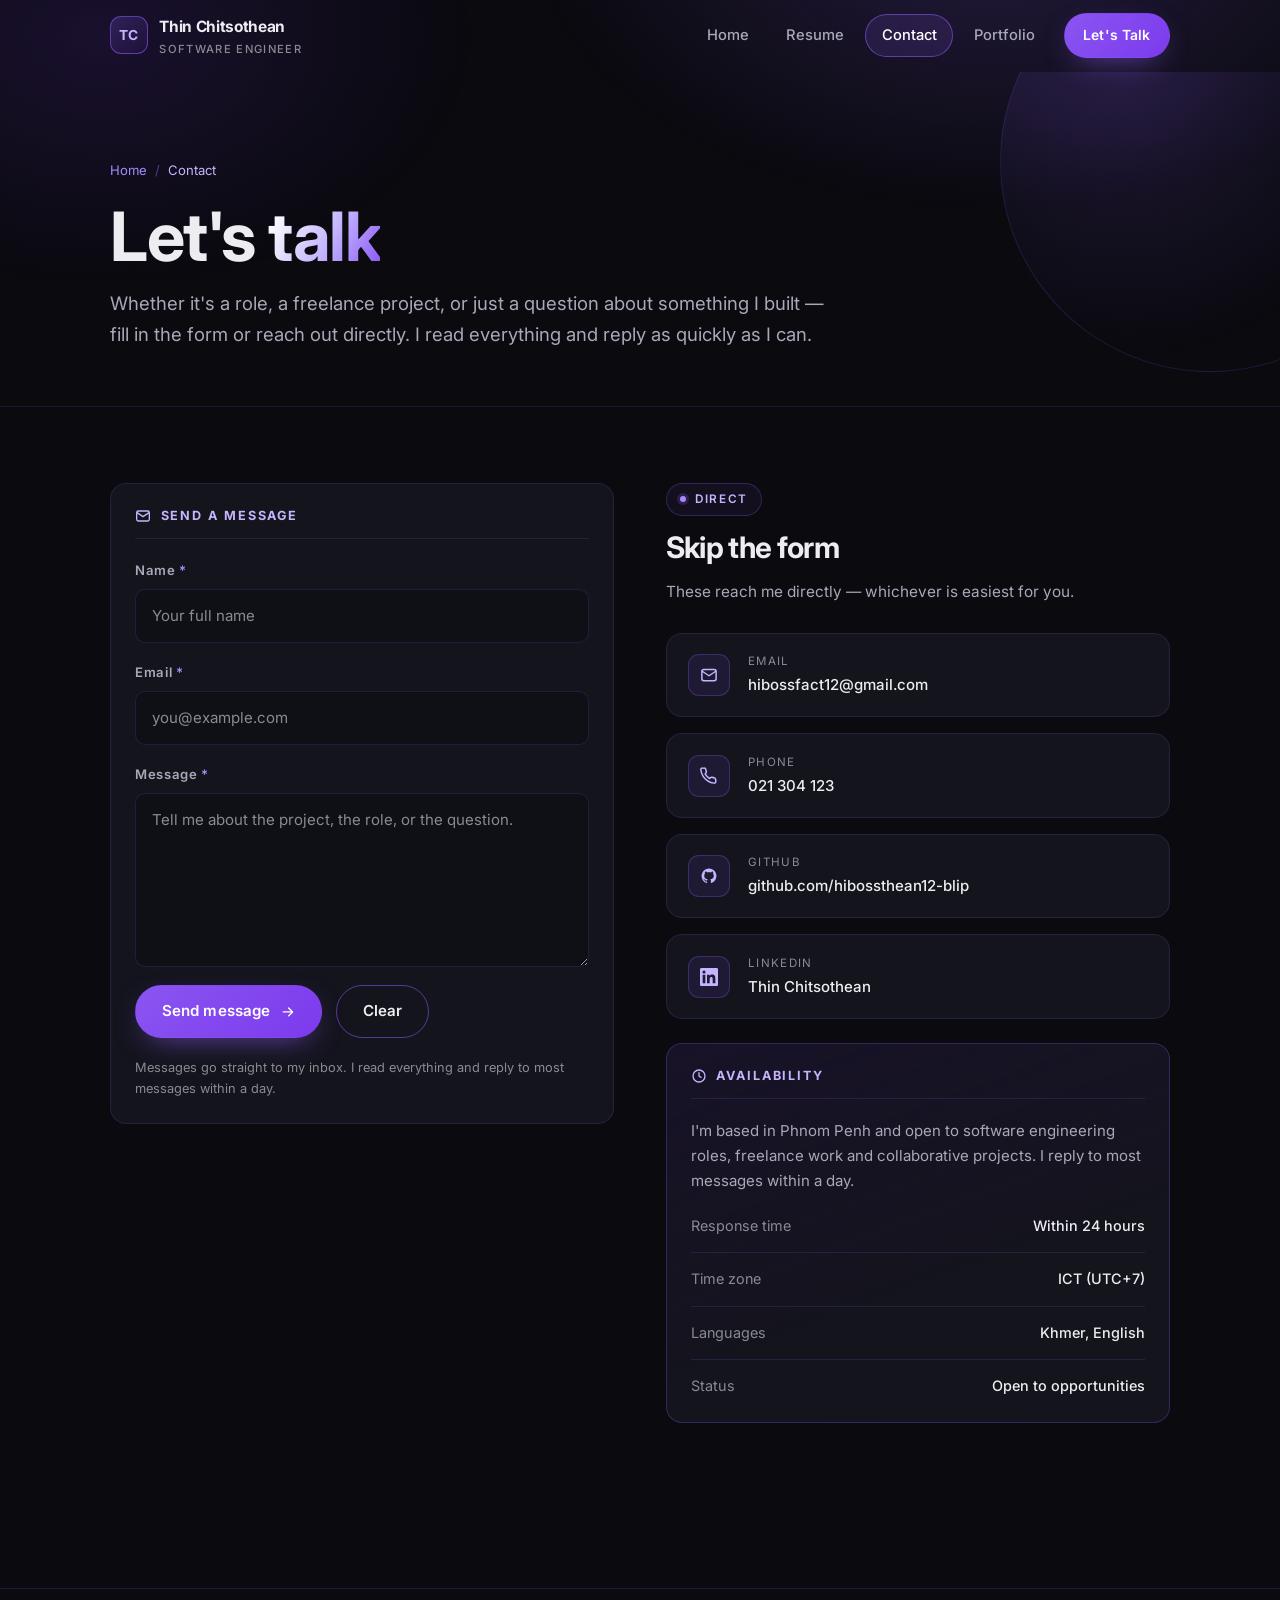
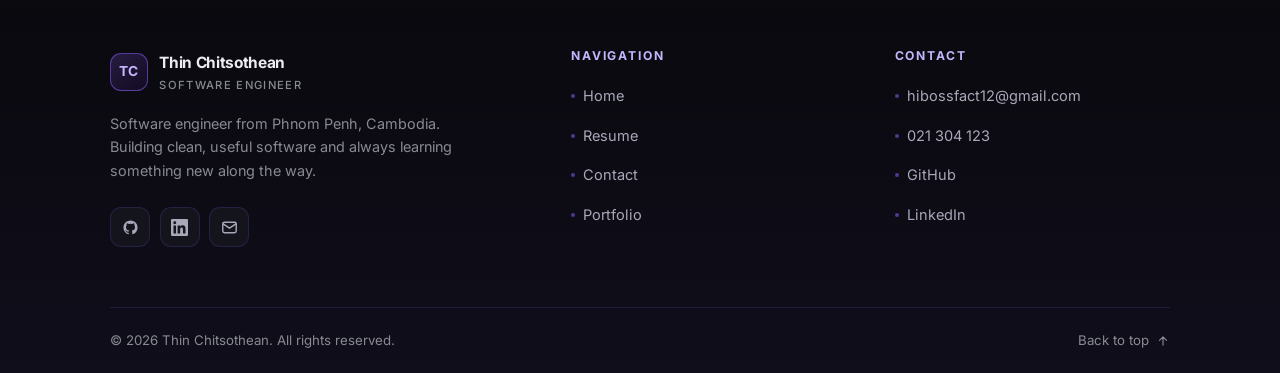
==== commit 89ab6f6a: "Fix blank pages: make content visibility independent of JavaScript Reported symptom: the home, resum" ====
--- a/contact.html
+++ b/contact.html
@@ -11,8 +11,17 @@
   <link rel="icon" href="assets/images/favicon.svg" type="image/svg+xml">
   <link rel="preconnect" href="https://fonts.googleapis.com">
   <link rel="preconnect" href="https://fonts.gstatic.com" crossorigin>
-  <link rel="stylesheet" href="https://fonts.googleapis.com/css2?family=Inter:wght@400;500;600;700;800&display=swap">
+  <link rel="stylesheet" href="https://fonts.googleapis.com/css2?family=Inter:wght@400;500;600;700;800&display=swap"
+        media="print" onload="this.media='all'">
+  <noscript><link rel="stylesheet" href="https://fonts.googleapis.com/css2?family=Inter:wght@400;500;600;700;800&display=swap"></noscript>
   <link rel="stylesheet" href="assets/css/styles.css">
+
+  <!-- styles.css hides [data-reveal] until main.js reveals it. Without this,
+       a browser with scripting disabled (or a main.js that never runs) would
+       render a completely blank page. -->
+  <noscript>
+    <style>[data-reveal]{opacity:1!important;transform:none!important}</style>
+  </noscript>
 </head>
 
 <body>
@@ -93,25 +102,13 @@
                 <span data-form-status-text></span>
               </p>
 
-              <!-- ==============================================================
-                   FORMSPREE SETUP  (one-time, ~2 minutes)
-                   1. Create a free form at https://formspree.io and set
-                      "Send to" = hibossfact12@gmail.com
-                   2. Copy the form ID out of the endpoint it shows you,
-                      e.g. https://formspree.io/f/abcdwxyz  ->  "abcdwxyz"
-                   3. Paste it into BOTH marked spots below.
-                   Until then the form still works, it just posts nowhere.
-                   ============================================================== -->
+              <!-- The form has no backend: it validates in the browser, then opens the
+                   visitor's own mail client with the message pre-filled and addressed
+                   to data-mailto. That means it works on GitHub Pages with no server,
+                   no API key and no third-party service. -->
               <form class="form" novalidate
                     data-contact-form
-                    data-endpoint="https://formspree.io/f/PASTE_FORM_ID_HERE"  <!-- PASTE ID -->
-                    action="https://formspree.io/f/PASTE_FORM_ID_HERE"          <!-- PASTE ID -->
-                    method="POST">
-
-                <!-- Spam honeypot: hidden from people, tempting to bots -->
-                <p style="position:absolute;left:-9999px" aria-hidden="true">
-                  <label>Leave this field empty <input type="text" name="_gotcha" tabindex="-1" autocomplete="off"></label>
-                </p>
+                    data-mailto="hibossfact12@gmail.com">
 
                 <div class="field">
                   <label class="field__label" for="name">Name <span aria-hidden="true">*</span></label>
@@ -188,7 +185,7 @@
                   </span>
                 </a>
 
-                <a class="contact-card" href="https://github.com/thinchitsothean" target="_blank" rel="noopener noreferrer">
+                <a class="contact-card" href="https://github.com/hibossthean12-blip" target="_blank" rel="noopener noreferrer">
                   <span class="contact-card__icon" aria-hidden="true">
                     <svg viewBox="0 0 24 24" fill="currentColor" aria-hidden="true">
                       <path d="M12 2a10 10 0 00-3.16 19.49c.5.09.68-.22.68-.48v-1.7c-2.78.6-3.37-1.34-3.37-1.34-.45-1.16-1.11-1.47-1.11-1.47-.91-.62.07-.61.07-.61 1 .07 1.53 1.03 1.53 1.03.9 1.53 2.36 1.09 2.94.83.09-.65.35-1.09.63-1.34-2.22-.25-4.56-1.11-4.56-4.94 0-1.09.39-1.98 1.03-2.68-.1-.25-.45-1.27.1-2.64 0 0 .84-.27 2.75 1.02a9.5 9.5 0 015 0c1.91-1.29 2.75-1.02 2.75-1.02.55 1.37.2 2.39.1 2.64.64.7 1.03 1.59 1.03 2.68 0 3.84-2.34 4.68-4.57 4.93.36.31.68.92.68 1.85v2.74c0 .27.18.58.69.48A10 10 0 0012 2z"/>
@@ -196,11 +193,11 @@
                   </span>
                   <span>
                     <span class="contact-card__label">GitHub</span>
-                    <span class="contact-card__value">github.com/thinchitsothean</span>
+                    <span class="contact-card__value">github.com/hibossthean12-blip</span>
                   </span>
                 </a>
 
-                <a class="contact-card" href="https://www.linkedin.com/in/thin-chitsothean" target="_blank" rel="noopener noreferrer">
+                <a class="contact-card" href="https://www.linkedin.com/in/thin-chitsothean-270446420" target="_blank" rel="noopener noreferrer">
                   <span class="contact-card__icon" aria-hidden="true">
                     <svg viewBox="0 0 24 24" fill="currentColor" aria-hidden="true">
                       <path d="M20.45 20.45h-3.55v-5.57c0-1.33-.03-3.04-1.85-3.04-1.86 0-2.14 1.45-2.14 2.94v5.67H9.36V9h3.41v1.56h.05a3.74 3.74 0 013.37-1.85c3.6 0 4.27 2.37 4.27 5.46v6.28zM5.34 7.43a2.07 2.07 0 110-4.14 2.07 2.07 0 010 4.14zM7.12 20.45H3.56V9h3.56v11.45zM22.22 0H1.77C.79 0 0 .77 0 1.73v20.54C0 23.23.79 24 1.77 24h20.45c.98 0 1.78-.77 1.78-1.73V1.73C24 .77 23.2 0 22.22 0z"/>
@@ -258,12 +255,12 @@
               and always learning something new along the way.
             </p>
             <div class="socials">
-              <a class="social" href="https://github.com/thinchitsothean" target="_blank" rel="noopener noreferrer" aria-label="GitHub">
+              <a class="social" href="https://github.com/hibossthean12-blip" target="_blank" rel="noopener noreferrer" aria-label="GitHub">
                 <svg viewBox="0 0 24 24" fill="currentColor" aria-hidden="true">
                   <path d="M12 2a10 10 0 00-3.16 19.49c.5.09.68-.22.68-.48v-1.7c-2.78.6-3.37-1.34-3.37-1.34-.45-1.16-1.11-1.47-1.11-1.47-.91-.62.07-.61.07-.61 1 .07 1.53 1.03 1.53 1.03.9 1.53 2.36 1.09 2.94.83.09-.65.35-1.09.63-1.34-2.22-.25-4.56-1.11-4.56-4.94 0-1.09.39-1.98 1.03-2.68-.1-.25-.45-1.27.1-2.64 0 0 .84-.27 2.75 1.02a9.5 9.5 0 015 0c1.91-1.29 2.75-1.02 2.75-1.02.55 1.37.2 2.39.1 2.64.64.7 1.03 1.59 1.03 2.68 0 3.84-2.34 4.68-4.57 4.93.36.31.68.92.68 1.85v2.74c0 .27.18.58.69.48A10 10 0 0012 2z"/>
                 </svg>
               </a>
-              <a class="social" href="https://www.linkedin.com/in/thin-chitsothean" target="_blank" rel="noopener noreferrer" aria-label="LinkedIn">
+              <a class="social" href="https://www.linkedin.com/in/thin-chitsothean-270446420" target="_blank" rel="noopener noreferrer" aria-label="LinkedIn">
                 <svg viewBox="0 0 24 24" fill="currentColor" aria-hidden="true">
                   <path d="M20.45 20.45h-3.55v-5.57c0-1.33-.03-3.04-1.85-3.04-1.86 0-2.14 1.45-2.14 2.94v5.67H9.36V9h3.41v1.56h.05a3.74 3.74 0 013.37-1.85c3.6 0 4.27 2.37 4.27 5.46v6.28zM5.34 7.43a2.07 2.07 0 110-4.14 2.07 2.07 0 010 4.14zM7.12 20.45H3.56V9h3.56v11.45zM22.22 0H1.77C.79 0 0 .77 0 1.73v20.54C0 23.23.79 24 1.77 24h20.45c.98 0 1.78-.77 1.78-1.73V1.73C24 .77 23.2 0 22.22 0z"/>
                 </svg>
@@ -291,8 +288,8 @@
             <ul class="footer__links">
               <li><a href="mailto:hibossfact12@gmail.com">hibossfact12@gmail.com</a></li>
               <li><a href="tel:+85521304123">021 304 123</a></li>
-              <li><a href="https://github.com/thinchitsothean" target="_blank" rel="noopener noreferrer">GitHub</a></li>
-              <li><a href="https://www.linkedin.com/in/thin-chitsothean" target="_blank" rel="noopener noreferrer">LinkedIn</a></li>
+              <li><a href="https://github.com/hibossthean12-blip" target="_blank" rel="noopener noreferrer">GitHub</a></li>
+              <li><a href="https://www.linkedin.com/in/thin-chitsothean-270446420" target="_blank" rel="noopener noreferrer">LinkedIn</a></li>
             </ul>
           </div>
         </div>
--- a/assets/css/styles.css
+++ b/assets/css/styles.css
@@ -25,14 +25,19 @@
   /* Text */
   --text:          #ececf1;
   --text-soft:     #a8a8b8;
-  --text-dim:      #74748a;
+  /* Was #74748a, which measured 3.44:1 on --surface-3 and failed WCAG AA for
+     normal text. This clears 4.5:1 on every surface it is used on. */
+  --text-dim:      #888b92;
 
   /* Purple strokes / borders */
   --stroke:        rgba(139, 92, 246, 0.28);
   --stroke-soft:   rgba(139, 92, 246, 0.16);
   --stroke-strong: rgba(139, 92, 246, 0.55);
 
-  --grad-purple:   linear-gradient(135deg, var(--purple-400), var(--purple-600));
+  /* Button fill. The start colour is deliberately not --purple-400: white text on
+     #a78bfa measured 2.72:1. #8a55f1 is the lightest purple in the ramp that keeps
+     white text at 4.5:1 or better across the whole gradient. */
+  --grad-purple:   linear-gradient(135deg, #8a55f1, var(--purple-600));
   --grad-text:     linear-gradient(120deg, #ffffff 10%, var(--purple-300) 55%, var(--purple-500) 95%);
 
   /* Layout */
@@ -135,7 +140,7 @@
   border: 2px solid var(--bg-soft);
   border-radius: 99px;
 }
-::-webkit-scrollbar-thumb:hover { background: var(--purple-700); }
+::-webkit-scrollbar-thumb:hover { background: var(--purple-600); }
 
 /* --------------------------------------------------------------------------
    3. Typography
@@ -892,6 +897,64 @@
   text-transform: uppercase;
 }
 
+/* Screenshot inside a card thumbnail.
+
+   Most project screenshots are portrait phone captures, so the slot is a fixed
+   16/10 landscape box and the image is letterboxed with `contain` rather than
+   cropped. A `cover` crop of a 0.55-ratio screenshot would show only the top
+   sliver and hide the actual UI. */
+.project__thumb img {
+  width: 100%;
+  height: 100%;
+  object-fit: contain;
+  padding: 0.9rem;
+  transition: transform var(--t) var(--ease);
+}
+
+.project:hover .project__thumb img { transform: scale(1.04); }
+
+/* Small fixed-height photo beside an education entry. Height is fixed and
+   width derives from the aspect ratio, so a wide campus shot and a square
+   school photo both sit on the same baseline without distorting. */
+.entry__thumb {
+  flex: none;
+  height: 3.5rem;
+  width: auto;
+  object-fit: cover;
+  border-radius: 10px;
+  border: 1px solid var(--stroke-soft);
+  background: var(--surface-2);
+}
+
+.entry__head {
+  display: flex;
+  align-items: center;
+  gap: 0.9rem;
+  margin-bottom: 0.5rem;
+}
+
+.entry__head .entry__title { margin-bottom: 0; }
+
+/* Printable CV preview */
+.cv-preview {
+  display: flex;
+  justify-content: center;
+  padding: 1.25rem;
+  border: 1px solid var(--stroke-soft);
+  border-radius: var(--radius-lg);
+  background:
+    radial-gradient(120% 100% at 50% 0%, rgba(124, 58, 237, 0.12), transparent 70%),
+    var(--surface-2);
+}
+
+.cv-preview img {
+  width: min(100%, 30rem);
+  height: auto;
+  border-radius: 8px;
+  border: 1px solid var(--stroke);
+  box-shadow: 0 18px 50px -18px rgba(0, 0, 0, 0.85);
+}
+
 .project__body { padding: 1.35rem; display: flex; flex-direction: column; gap: 0.6rem; flex: 1; }
 
 .project__tags {
@@ -1052,37 +1115,6 @@
   color: var(--purple-300);
   font-size: 0.8rem;
   font-weight: 500;
-}
-
-/* Proficiency meters */
-.meter + .meter { margin-top: 1rem; }
-
-.meter__top {
-  display: flex;
-  justify-content: space-between;
-  gap: 1rem;
-  margin-bottom: 0.45rem;
-  font-size: 0.85rem;
-}
-
-.meter__name { color: var(--text); font-weight: 500; }
-.meter__val { color: var(--text-dim); font-variant-numeric: tabular-nums; }
-
-.meter__bar {
-  height: 6px;
-  border: 1px solid var(--stroke-soft);
-  border-radius: 99px;
-  background: var(--bg-soft);
-  overflow: hidden;
-}
-
-.meter__fill {
-  display: block;
-  height: 100%;
-  width: 0;
-  border-radius: 99px;
-  background: var(--grad-purple);
-  transition: width 1.1s var(--ease);
 }
 
 /* Fact list */
@@ -1534,7 +1566,13 @@
    19. Print — clean CV output
    -------------------------------------------------------------------------- */
 @media print {
-  :root { --bg: #fff; --surface: #fff; --bg-soft: #fff; }
+  :root {
+    --bg: #fff; --surface: #fff; --bg-soft: #fff;
+    /* Redefined here because the dim token is referenced by many selectors
+       (.entry__org, .fact-list__key, .form__note, footer links, placeholders)
+       and the screen value is too light on paper. */
+    --text-dim: #55555f;
+  }
 
   body {
     background: #fff;
@@ -1547,12 +1585,17 @@
   .site-header,
   .site-footer,
   .resume-actions,
+  .btn-row,
   .page-head,
   .hero,
   .tagline,
   .scroll-hint,
   .to-top,
-  .filter-bar { display: none !important; }
+  .filter-bar,
+  /* The printed page *is* the CV, so a screenshot of it would be redundant,
+     and the small campus/school photos just add ink. */
+  .cv-preview,
+  .entry__thumb { display: none !important; }
 
   .page { position: static; }
   .section { padding: 0 0 0.6cm; }
@@ -1576,5 +1619,4 @@
   .timeline::before { background: #ddd; }
   .entry::before { background: #fff; border-color: #4c1d95; }
   a { color: #4c1d95; text-decoration: none; }
-  .meter__bar { border-color: #ddd; background: #f0f0f0; }
-}
+}
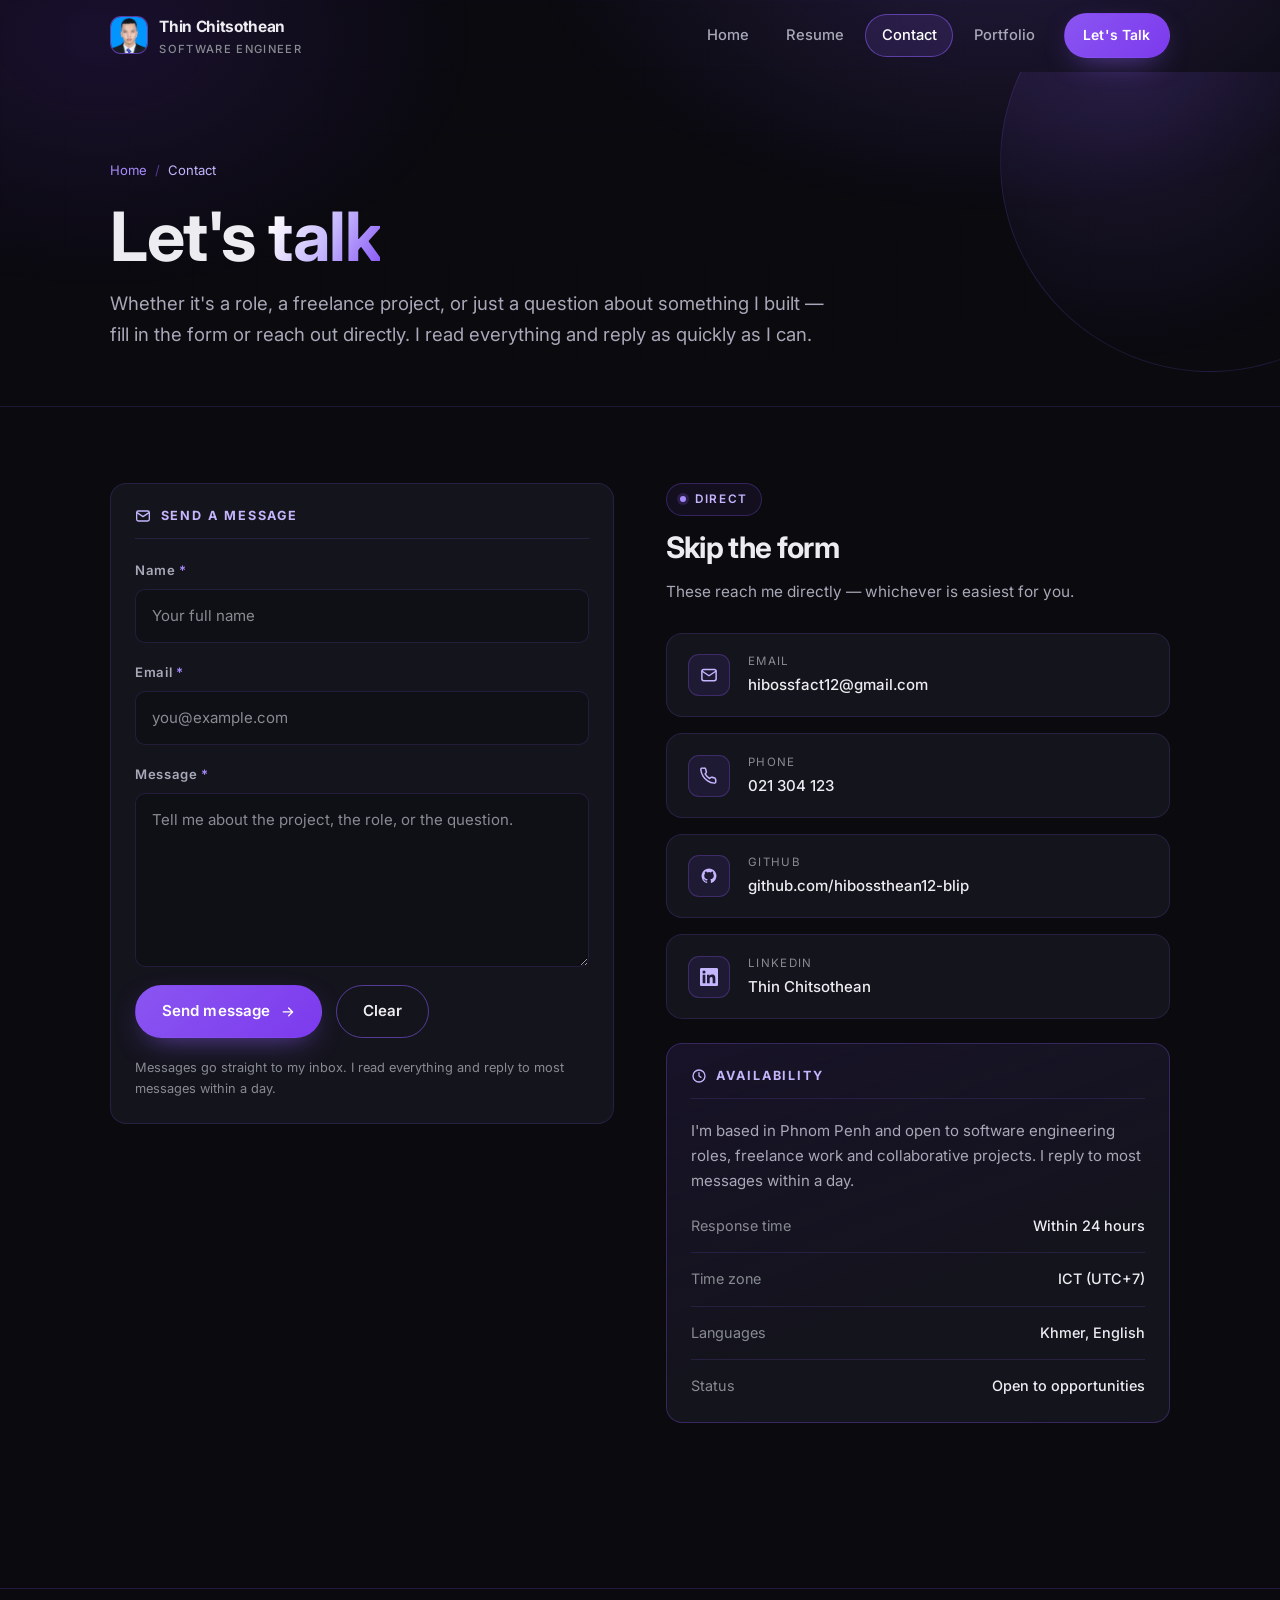
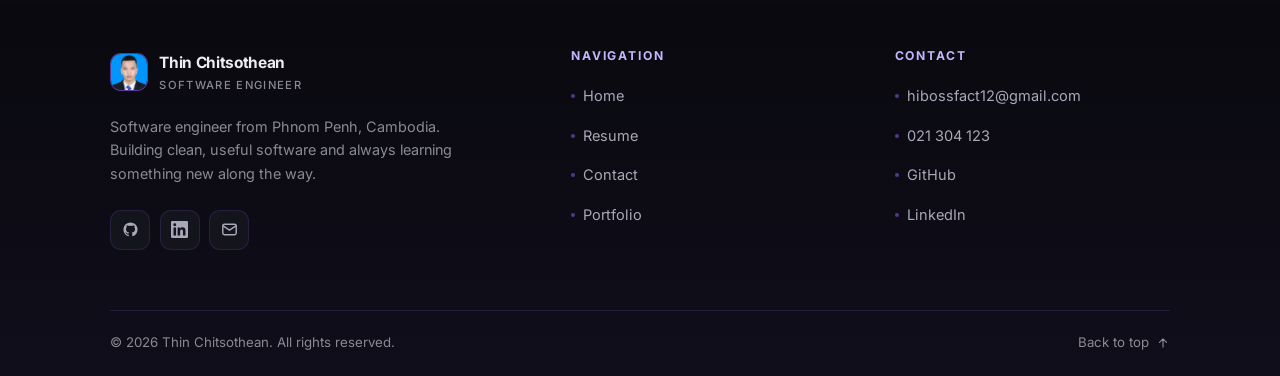
==== commit edb33240: "Use the site owner's photo for the logo and the About frame Replaced the "TC" initials in the header" ====
--- a/contact.html
+++ b/contact.html
@@ -34,7 +34,7 @@
       <div class="container">
         <nav class="nav" aria-label="Main navigation">
           <a class="brand" href="index.html">
-            <span class="brand__mark" aria-hidden="true">TC</span>
+            <span class="brand__mark" aria-hidden="true"><img src="assets/images/brand.jpg" alt="" width="160" height="160"></span>
             <span>
               <span class="brand__name">Thin Chitsothean</span>
               <span class="brand__role">Software Engineer</span>
@@ -244,7 +244,7 @@
         <div class="footer__grid">
           <div class="footer__about">
             <a class="brand" href="index.html">
-              <span class="brand__mark" aria-hidden="true">TC</span>
+              <span class="brand__mark" aria-hidden="true"><img src="assets/images/brand.jpg" alt="" width="160" height="160"></span>
               <span>
                 <span class="brand__name">Thin Chitsothean</span>
                 <span class="brand__role">Software Engineer</span>
--- a/assets/css/styles.css
+++ b/assets/css/styles.css
@@ -360,6 +360,16 @@
   font-weight: 700;
   letter-spacing: 0.04em;
   transition: border-color var(--t) var(--ease), transform var(--t) var(--ease);
+  /* The mark holds a cropped portrait rather than the "TC" initials. */
+  overflow: hidden;
+  padding: 0;
+}
+
+.brand__mark img {
+  display: block;
+  width: 100%;
+  height: 100%;
+  object-fit: cover;
 }
 
 .brand:hover .brand__mark {
